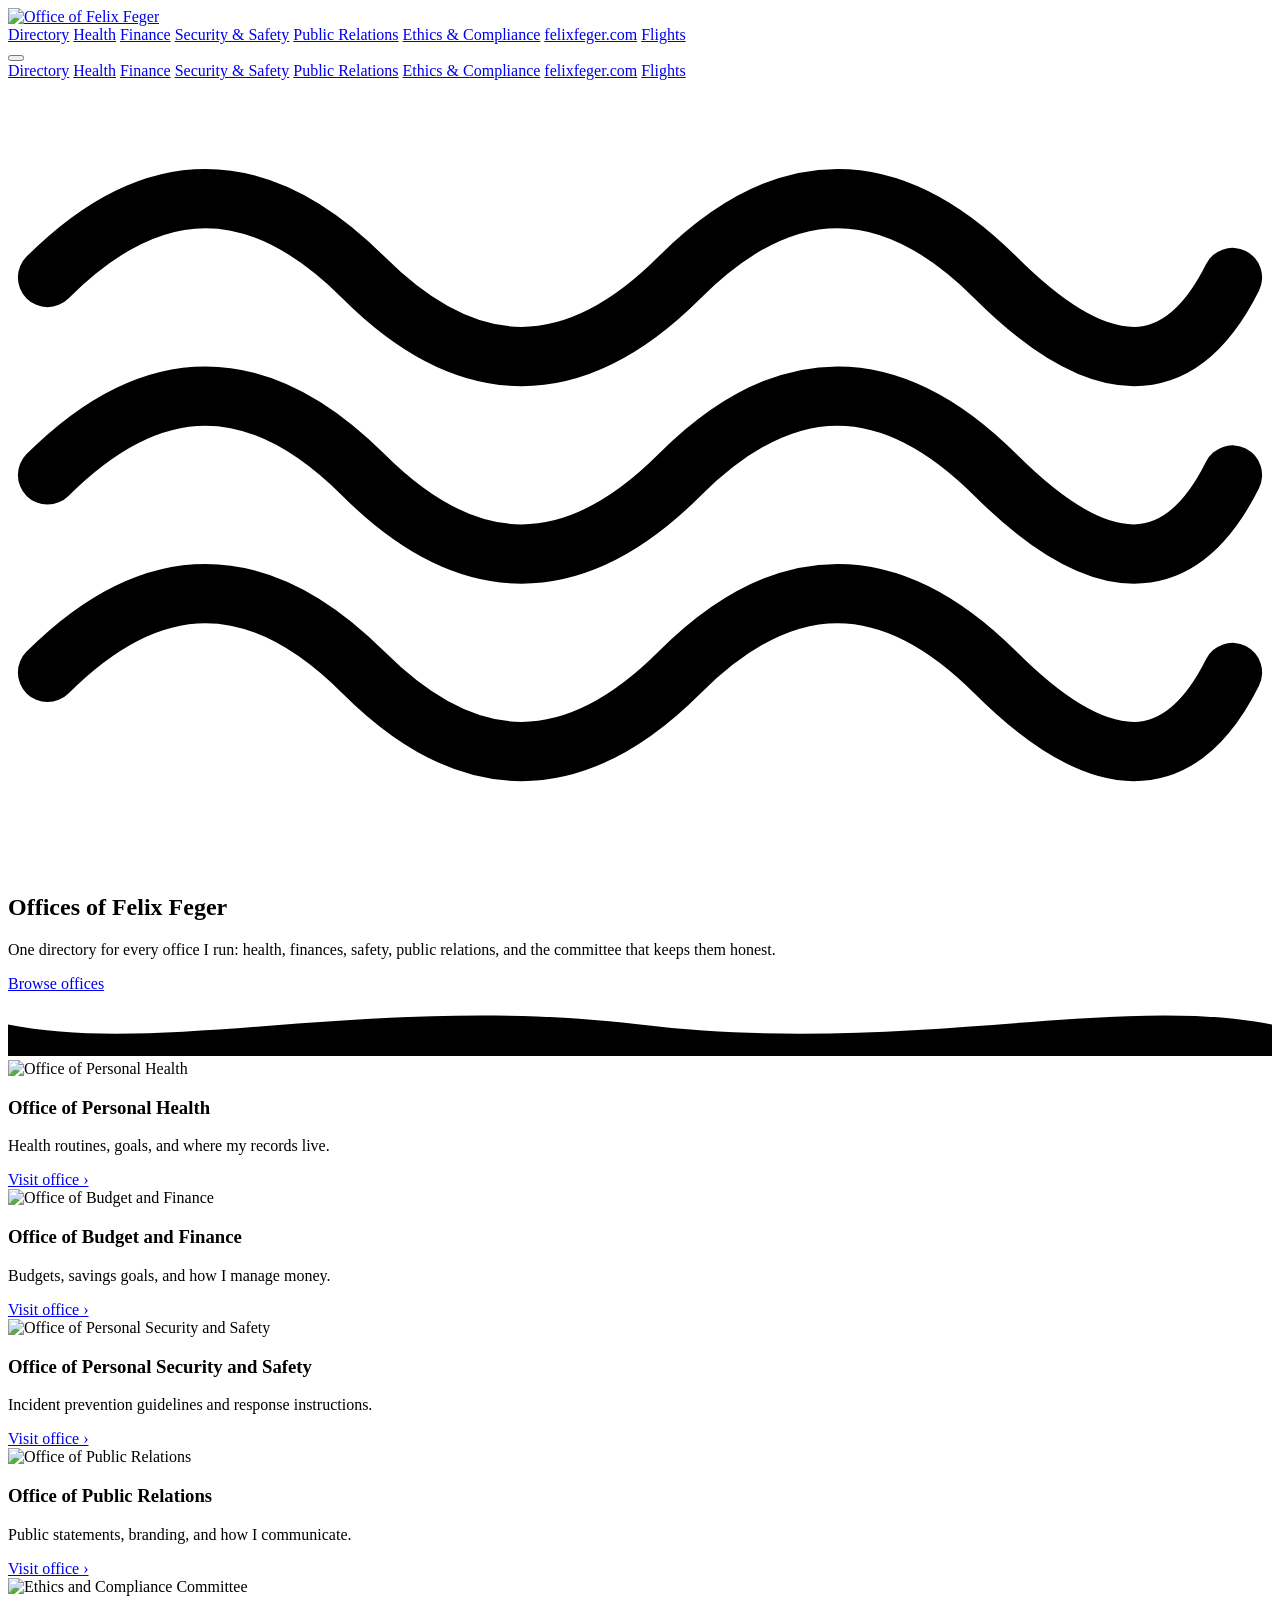
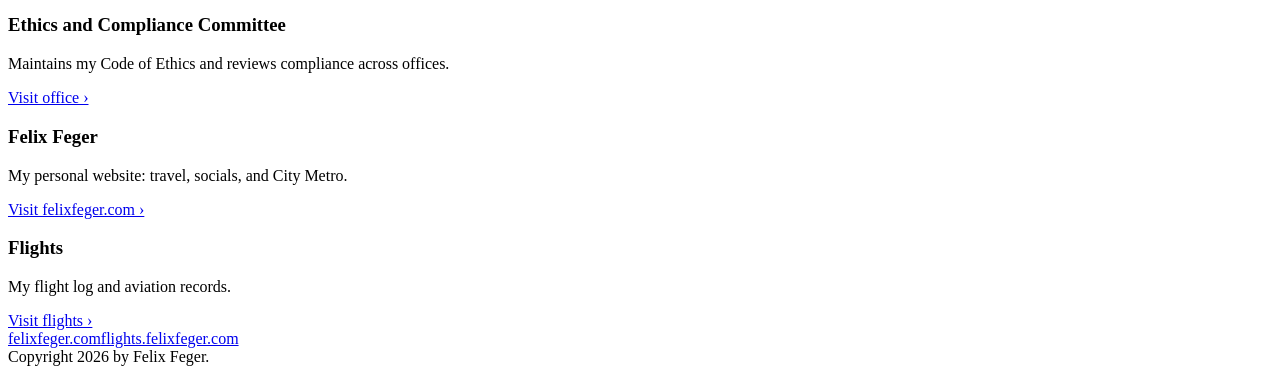
==== index.html @ 0042db3c "Create index.html for Felix Feger's office directory This HTML file serves as the main page for the " ====
<!DOCTYPE html>
<html lang="en">
<head>
<meta charset="UTF-8">
<meta name="viewport" content="width=device-width, initial-scale=1.0">
<title>Offices of Felix Feger</title>
<meta name="description" content="Directory of the offices of Felix Feger.">
<link rel="preconnect" href="https://fonts.googleapis.com">
<link rel="preconnect" href="https://fonts.gstatic.com" crossorigin>
<link rel="stylesheet" href="https://fonts.googleapis.com/css2?family=Quicksand:wght@400;500;600;700&display=swap">
<link rel="stylesheet" href="css/style.css">
</head>
<body>

<header class="site-header">
  <div class="wrap">
    <a href="index.html" class="brand"><img src="logo.png" alt="Office of Felix Feger" class="brand-logo"></a>
    <nav class="nav-desktop" aria-label="Primary">
      <a href="index.html" aria-current="page">Directory</a>
      <a href="health.html">Health</a>
      <a href="finance.html">Finance</a>
      <a href="security.html">Security & Safety</a>
      <a href="public-relations.html">Public Relations</a>
      <a href="ethics.html">Ethics & Compliance</a>
      <a href="https://felixfeger.com" class="ext">felixfeger.com</a>
      <a href="https://flights.felixfeger.com" class="ext">Flights</a>
    </nav>
    <button class="menu-toggle" aria-label="Open menu" aria-expanded="false"><span></span></button>
  </div>
  <nav class="nav-mobile" aria-label="Mobile">
    <a href="index.html" aria-current="page">Directory</a>
    <a href="health.html">Health</a>
    <a href="finance.html">Finance</a>
    <a href="security.html">Security & Safety</a>
    <a href="public-relations.html">Public Relations</a>
    <a href="ethics.html">Ethics & Compliance</a>
    <a href="https://felixfeger.com">felixfeger.com</a>
    <a href="https://flights.felixfeger.com">Flights</a>
  </nav>
</header>

<main>
  <section class="hero">
    <svg class="wave-icon" viewBox="0 0 64 40" fill="none" xmlns="http://www.w3.org/2000/svg" aria-hidden="true">
      <path d="M2 10 Q10 2 18 10 T34 10 T50 10 T62 10" stroke="currentColor" stroke-width="3" stroke-linecap="round"/>
      <path d="M2 20 Q10 12 18 20 T34 20 T50 20 T62 20" stroke="currentColor" stroke-width="3" stroke-linecap="round"/>
      <path d="M2 30 Q10 22 18 30 T34 30 T50 30 T62 30" stroke="currentColor" stroke-width="3" stroke-linecap="round"/>
    </svg>
    <h1>Offices of Felix Feger</h1>
    <p class="tagline">One directory for every office I run: health, finances, safety, public relations, and the committee that keeps them honest.</p>
    <a href="#offices" class="btn">Browse offices</a>
  </section>

  <svg class="wave-divider" viewBox="0 0 1200 60" preserveAspectRatio="none" aria-hidden="true">
    <path d="M0,30 C150,60 350,0 600,30 C850,60 1050,0 1200,30 L1200,60 L0,60 Z" fill="currentColor"/>
  </svg>

  <section class="quick-links" id="offices">
    <div class="wrap">
      <div class="quick-grid">
        <div class="quick-card">
          <img src="logos/health.png" alt="Office of Personal Health">
          <h3>Office of Personal Health</h3>
          <p>Health routines, goals, and where my records live.</p>
          <a href="health.html">Visit office &rsaquo;</a>
        </div>
        <div class="quick-card">
          <img src="logos/finance.png" alt="Office of Budget and Finance">
          <h3>Office of Budget and Finance</h3>
          <p>Budgets, savings goals, and how I manage money.</p>
          <a href="finance.html">Visit office &rsaquo;</a>
        </div>
        <div class="quick-card">
          <img src="logos/security.png" alt="Office of Personal Security and Safety">
          <h3>Office of Personal Security and Safety</h3>
          <p>Incident prevention guidelines and response instructions.</p>
          <a href="security.html">Visit office &rsaquo;</a>
        </div>
        <div class="quick-card">
          <img src="logos/public-relations.png" alt="Office of Public Relations">
          <h3>Office of Public Relations</h3>
          <p>Public statements, branding, and how I communicate.</p>
          <a href="public-relations.html">Visit office &rsaquo;</a>
        </div>
        <div class="quick-card">
          <img src="logos/ethics.png" alt="Ethics and Compliance Committee">
          <h3>Ethics and Compliance Committee</h3>
          <p>Maintains my Code of Ethics and reviews compliance across offices.</p>
          <a href="ethics.html">Visit office &rsaquo;</a>
        </div>
        <div class="quick-card">
          <h3>Felix Feger</h3>
          <p>My personal website: travel, socials, and City Metro.</p>
          <a href="https://felixfeger.com">Visit felixfeger.com &rsaquo;</a>
        </div>
        <div class="quick-card">
          <h3>Flights</h3>
          <p>My flight log and aviation records.</p>
          <a href="https://flights.felixfeger.com">Visit flights &rsaquo;</a>
        </div>
      </div>
    </div>
  </section>
</main>

<footer class="site-footer">
  <div class="wrap">
    <div><a href="https://felixfeger.com">felixfeger.com</a><a href="https://flights.felixfeger.com">flights.felixfeger.com</a></div>
    <div>Copyright 2026 by Felix Feger.</div>
  </div>
</footer>

<script src="js/main.js"></script>
</body>
</html>
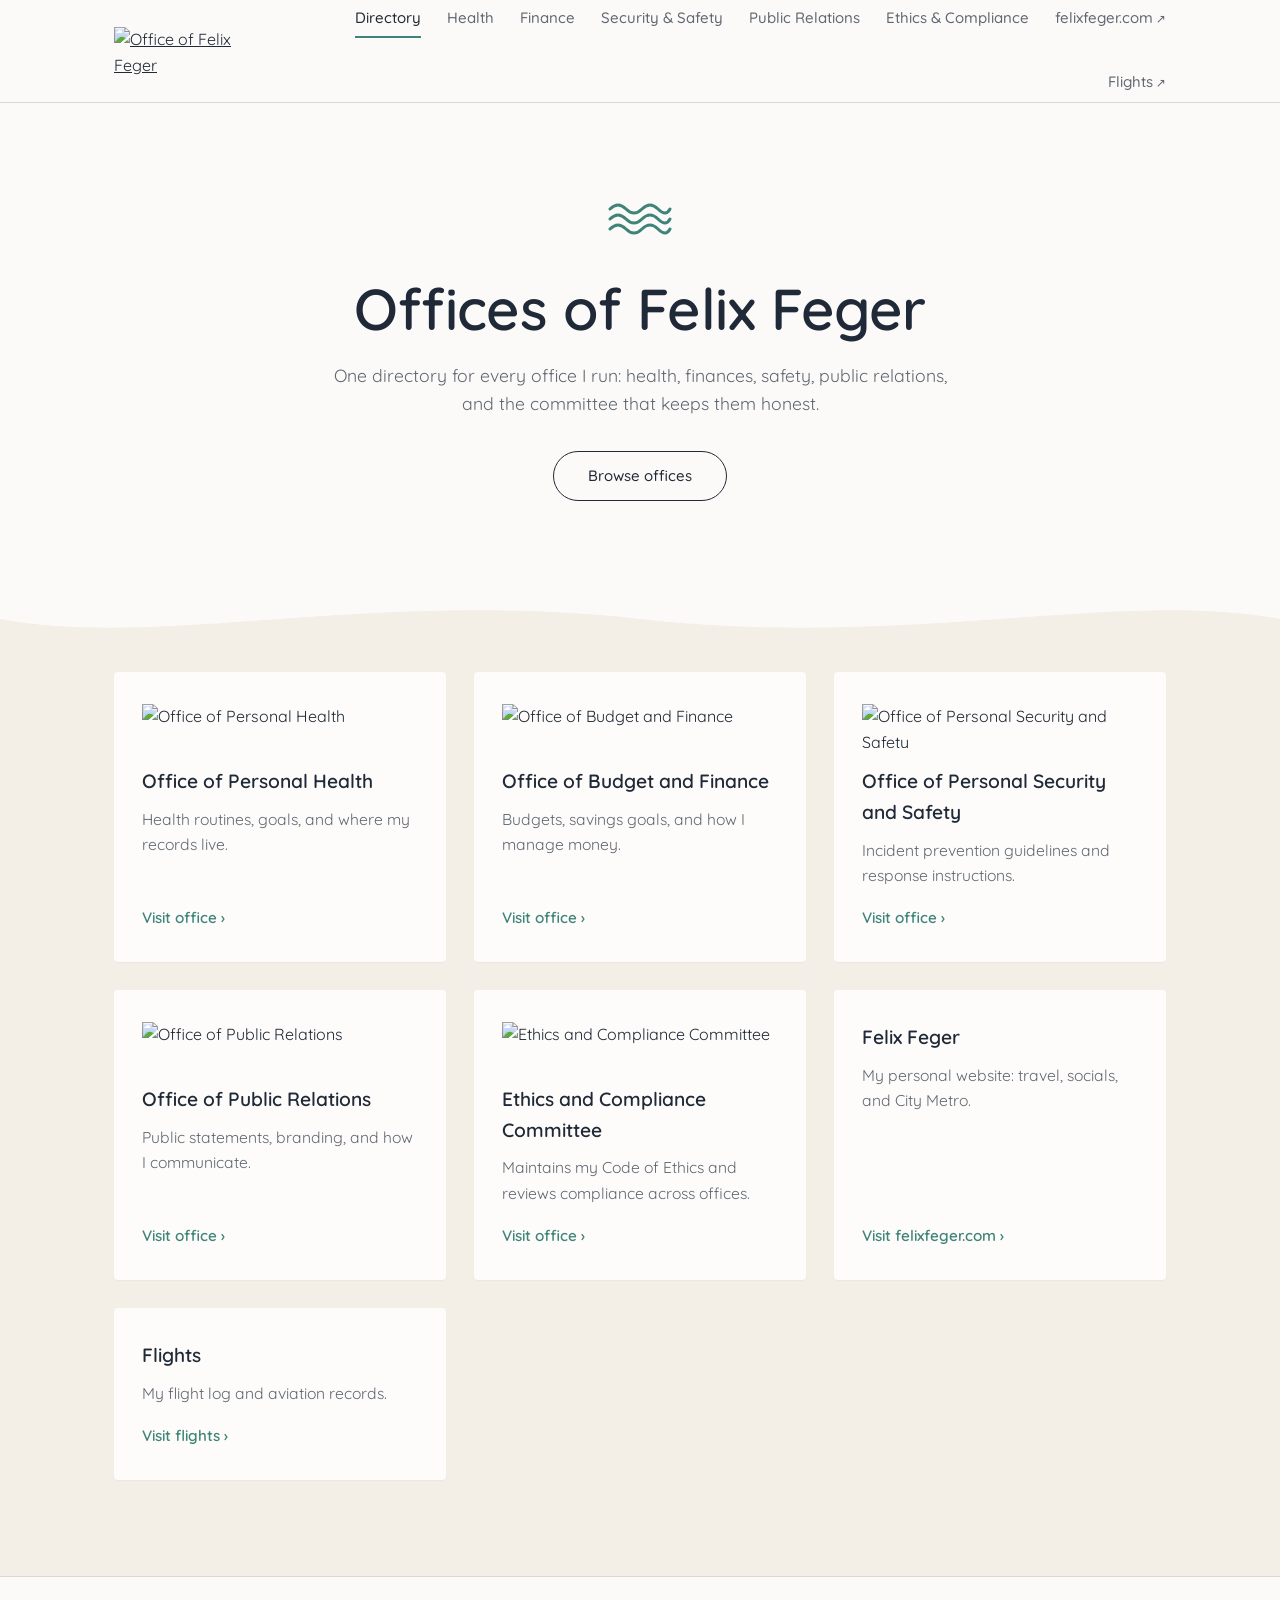
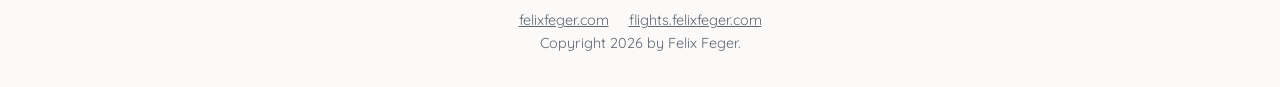
==== commit f114cd89: "Update logo source in index.html" ====
--- a/index.html
+++ b/index.html
@@ -14,7 +14,7 @@
 
 <header class="site-header">
   <div class="wrap">
-    <a href="index.html" class="brand"><img src="logo.png" alt="Office of Felix Feger" class="brand-logo"></a>
+    <a href="index.html" class="brand"><img src="https://felixfeger.com/logo.png" alt="Office of Felix Feger" class="brand-logo"></a>
     <nav class="nav-desktop" aria-label="Primary">
       <a href="index.html" aria-current="page">Directory</a>
       <a href="health.html">Health</a>
--- a/css/style.css
+++ b/css/style.css
@@ -0,0 +1,77 @@
+:root{
+  --bg:#fbfaf8; --ink:#1f2937; --muted:#5f6772; --teal:#3f8478; --sand:#f3eee6; --card:#fdfcfa; --line:#dcd8d2;
+  --font:'Quicksand','Nunito','Segoe UI',system-ui,-apple-system,sans-serif;
+}
+*{box-sizing:border-box}
+html{scroll-behavior:smooth}
+body{margin:0;font-family:var(--font);color:var(--ink);background:var(--bg);line-height:1.6;-webkit-font-smoothing:antialiased}
+a{color:inherit}
+.wrap{max-width:1100px;margin:0 auto;padding:0 24px}
+
+/* header */
+.site-header{background:var(--bg);border-bottom:1px solid var(--line);position:sticky;top:0;z-index:20}
+.site-header .wrap{display:flex;align-items:center;justify-content:space-between;min-height:76px;gap:24px}
+.brand{display:flex;align-items:center}
+.brand-logo{height:48px;width:auto;display:block}
+.nav-desktop{display:flex;gap:26px;align-items:center;flex-wrap:wrap;justify-content:flex-end}
+.nav-desktop a{text-decoration:none;font-weight:500;font-size:15px;color:var(--muted);padding:6px 0;border-bottom:2px solid transparent;transition:color .15s}
+.nav-desktop a:hover{color:var(--ink)}
+.nav-desktop a[aria-current="page"]{color:var(--ink);border-bottom-color:var(--teal)}
+.nav-desktop a.ext::after{content:" \2197";font-size:.8em}
+.menu-toggle{display:none;background:none;border:0;width:44px;height:44px;cursor:pointer;position:relative}
+.menu-toggle span,.menu-toggle span::before,.menu-toggle span::after{content:"";position:absolute;left:11px;width:22px;height:2px;background:var(--ink);transition:transform .2s,opacity .2s}
+.menu-toggle span{top:21px}
+.menu-toggle span::before{top:-7px;left:0}
+.menu-toggle span::after{top:7px;left:0}
+.menu-toggle[aria-expanded="true"] span{background:transparent}
+.menu-toggle[aria-expanded="true"] span::before{transform:translateY(7px) rotate(45deg)}
+.menu-toggle[aria-expanded="true"] span::after{transform:translateY(-7px) rotate(-45deg)}
+.nav-mobile{display:none;flex-direction:column;border-top:1px solid var(--line);background:var(--bg)}
+.nav-mobile.open{display:flex}
+.nav-mobile a{padding:14px 24px;text-decoration:none;font-weight:500;color:var(--muted);border-bottom:1px solid var(--line)}
+.nav-mobile a[aria-current="page"]{color:var(--ink);font-weight:700}
+
+/* hero */
+.hero{text-align:center;padding:96px 24px 88px;max-width:820px;margin:0 auto}
+.wave-icon{width:64px;height:40px;color:var(--teal);margin-bottom:28px}
+.hero h1{font-size:clamp(2.2rem,6vw,3.6rem);line-height:1.15;margin:0 0 20px;font-weight:600;letter-spacing:-.01em}
+.tagline{font-size:1.1rem;color:var(--muted);margin:0 auto 34px;max-width:640px}
+.btn{display:inline-block;padding:12px 34px;border:1.5px solid var(--ink);border-radius:999px;text-decoration:none;font-weight:500;font-size:15px;transition:background .15s,color .15s}
+.btn:hover{background:var(--ink);color:var(--bg)}
+.wave-divider{display:block;width:100%;height:60px;color:var(--sand);margin-bottom:-1px}
+
+/* sections */
+.quick-links{background:var(--sand);padding:24px 0 96px}
+.quick-grid{display:grid;grid-template-columns:repeat(auto-fit,minmax(260px,1fr));gap:28px}
+.quick-card{background:var(--card);padding:32px 28px;border-radius:4px;display:flex;flex-direction:column;box-shadow:0 1px 2px rgba(31,41,55,.04)}
+.quick-card img{height:44px;width:auto;align-self:flex-start;margin-bottom:18px}
+.quick-card h3{margin:0 0 10px;font-size:1.2rem;font-weight:600}
+.quick-card p{margin:0 0 18px;color:var(--muted);font-size:.98rem;flex:1}
+.quick-card a{font-weight:600;font-size:.95rem;text-decoration:none;color:var(--teal)}
+.quick-card a:hover{text-decoration:underline}
+
+.content{padding:8px 0 72px}
+.content h2{font-size:1.6rem;font-weight:600;margin:0 0 8px}
+.content .lede{color:var(--muted);margin:0 0 32px;max-width:640px}
+.panel{background:var(--card);border:1px solid var(--line);border-radius:4px;padding:28px;margin-bottom:24px}
+.panel h3{margin:0 0 10px;font-size:1.15rem;font-weight:600}
+.panel p,.panel li{color:var(--muted)}
+.panel ul{margin:0;padding-left:20px}
+.two-col{display:grid;grid-template-columns:repeat(auto-fit,minmax(300px,1fr));gap:24px}
+.two-col .panel{margin:0}
+.note{font-size:.9rem;color:var(--muted);font-style:italic}
+
+/* footer */
+.site-footer{background:var(--bg);border-top:1px solid var(--line);padding:32px 0;text-align:center;color:var(--muted);font-size:.9rem}
+.site-footer a{margin:0 10px}
+
+a:focus-visible,button:focus-visible{outline:3px solid var(--teal);outline-offset:3px;border-radius:4px}
+@media (max-width:980px){
+  .nav-desktop{display:none}
+  .menu-toggle{display:block}
+}
+@media (max-width:600px){
+  .hero{padding:64px 20px 56px}
+  .brand-logo{height:40px}
+}
+@media (prefers-reduced-motion:reduce){*{transition:none!important;scroll-behavior:auto!important}}
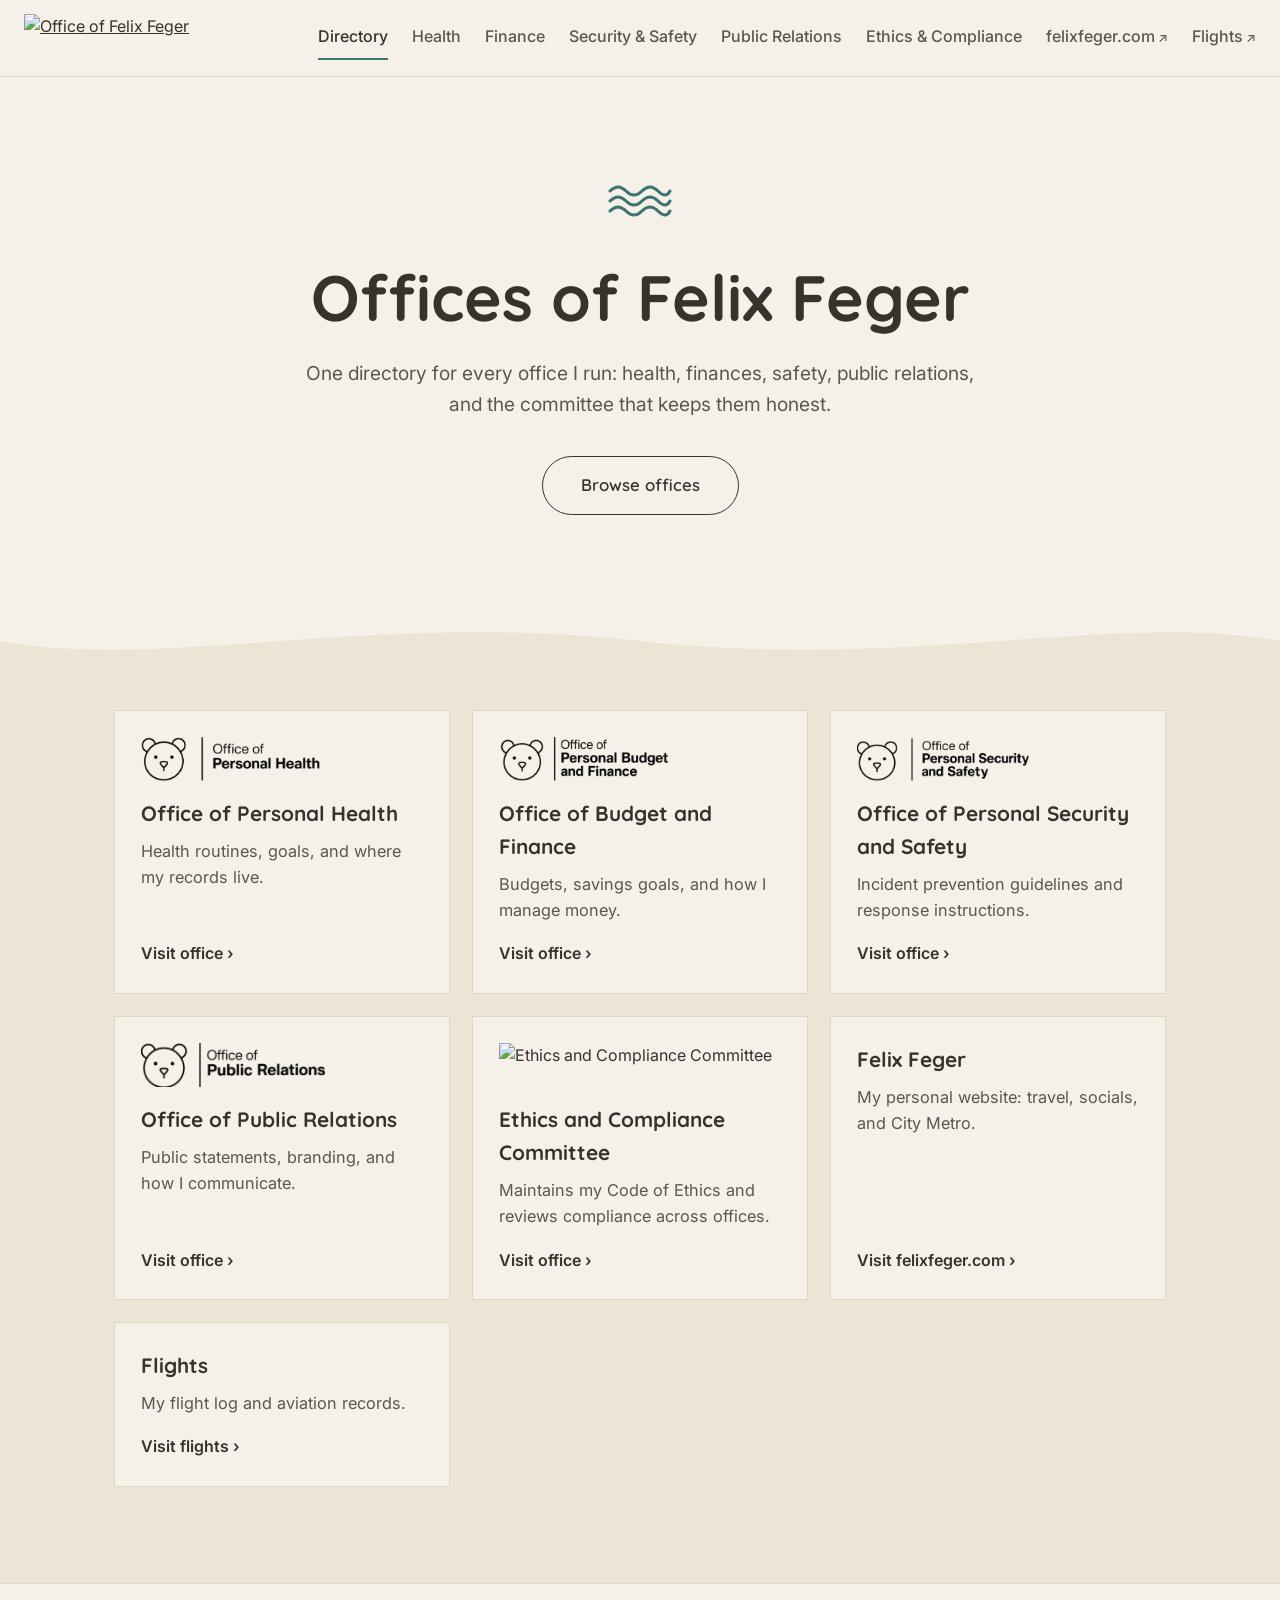
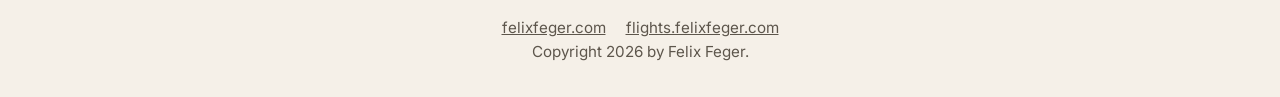
==== commit 7ca5d1fe: "Update logo source and stylesheet in index.html" ====
--- a/index.html
+++ b/index.html
@@ -7,14 +7,14 @@
 <meta name="description" content="Directory of the offices of Felix Feger.">
 <link rel="preconnect" href="https://fonts.googleapis.com">
 <link rel="preconnect" href="https://fonts.gstatic.com" crossorigin>
-<link rel="stylesheet" href="https://fonts.googleapis.com/css2?family=Quicksand:wght@400;500;600;700&display=swap">
+<link rel="stylesheet" href="https://fonts.googleapis.com/css2?family=Inter:wght@400;500;600&family=Quicksand:wght@500;600;700&display=swap">
 <link rel="stylesheet" href="css/style.css">
 </head>
 <body>
 
 <header class="site-header">
   <div class="wrap">
-    <a href="index.html" class="brand"><img src="https://felixfeger.com/logo.png" alt="Office of Felix Feger" class="brand-logo"></a>
+    <a href="index.html" class="brand"><img src="logo.png" alt="Office of Felix Feger" class="brand-logo"></a>
     <nav class="nav-desktop" aria-label="Primary">
       <a href="index.html" aria-current="page">Directory</a>
       <a href="health.html">Health</a>
--- a/css/style.css
+++ b/css/style.css
@@ -1,20 +1,21 @@
 :root{
-  --bg:#fbfaf8; --ink:#1f2937; --muted:#5f6772; --teal:#3f8478; --sand:#f3eee6; --card:#fdfcfa; --line:#dcd8d2;
-  --font:'Quicksand','Nunito','Segoe UI',system-ui,-apple-system,sans-serif;
+  --bg:#f5f0e8; --sand:#ece5d5; --ink:#37322b; --muted:#5d564c; --teal:#3d7370; --line:#dfd8c8;
+  --head:'Quicksand','Nunito','Segoe UI',system-ui,sans-serif;
+  --body:'Inter','Segoe UI',system-ui,-apple-system,sans-serif;
 }
 *{box-sizing:border-box}
 html{scroll-behavior:smooth}
-body{margin:0;font-family:var(--font);color:var(--ink);background:var(--bg);line-height:1.6;-webkit-font-smoothing:antialiased}
+body{margin:0;font-family:var(--body);color:var(--ink);background:var(--bg);line-height:1.6;-webkit-font-smoothing:antialiased}
 a{color:inherit}
 .wrap{max-width:1100px;margin:0 auto;padding:0 24px}
 
 /* header */
 .site-header{background:var(--bg);border-bottom:1px solid var(--line);position:sticky;top:0;z-index:20}
-.site-header .wrap{display:flex;align-items:center;justify-content:space-between;min-height:76px;gap:24px}
-.brand{display:flex;align-items:center}
+.site-header .wrap{max-width:1280px;display:flex;align-items:center;justify-content:space-between;min-height:76px;gap:32px}
+.brand{display:flex;align-items:center;flex-shrink:0}
 .brand-logo{height:48px;width:auto;display:block}
-.nav-desktop{display:flex;gap:26px;align-items:center;flex-wrap:wrap;justify-content:flex-end}
-.nav-desktop a{text-decoration:none;font-weight:500;font-size:15px;color:var(--muted);padding:6px 0;border-bottom:2px solid transparent;transition:color .15s}
+.nav-desktop{display:flex;gap:24px;align-items:center;flex-wrap:nowrap;justify-content:flex-end}
+.nav-desktop a{white-space:nowrap;text-decoration:none;font-weight:500;font-size:16px;color:var(--muted);padding:8px 0;border-bottom:2px solid transparent;transition:color .15s}
 .nav-desktop a:hover{color:var(--ink)}
 .nav-desktop a[aria-current="page"]{color:var(--ink);border-bottom-color:var(--teal)}
 .nav-desktop a.ext::after{content:" \2197";font-size:.8em}
@@ -32,41 +33,41 @@
 .nav-mobile a[aria-current="page"]{color:var(--ink);font-weight:700}
 
 /* hero */
-.hero{text-align:center;padding:96px 24px 88px;max-width:820px;margin:0 auto}
-.wave-icon{width:64px;height:40px;color:var(--teal);margin-bottom:28px}
-.hero h1{font-size:clamp(2.2rem,6vw,3.6rem);line-height:1.15;margin:0 0 20px;font-weight:600;letter-spacing:-.01em}
-.tagline{font-size:1.1rem;color:var(--muted);margin:0 auto 34px;max-width:640px}
-.btn{display:inline-block;padding:12px 34px;border:1.5px solid var(--ink);border-radius:999px;text-decoration:none;font-weight:500;font-size:15px;transition:background .15s,color .15s}
+.hero{text-align:center;padding:104px 24px 96px;max-width:860px;margin:0 auto}
+.wave-icon{width:64px;height:40px;color:var(--teal);margin-bottom:32px}
+.hero h1{font-family:var(--head);font-size:clamp(2.3rem,6vw,4rem);line-height:1.15;margin:0 0 24px;font-weight:700}
+.tagline{font-size:1.2rem;color:var(--muted);margin:0 auto 36px;max-width:680px}
+.btn{display:inline-block;padding:15px 38px;border:1.5px solid var(--ink);border-radius:999px;text-decoration:none;font-family:var(--head);font-weight:600;font-size:1.05rem;transition:background .15s,color .15s}
 .btn:hover{background:var(--ink);color:var(--bg)}
 .wave-divider{display:block;width:100%;height:60px;color:var(--sand);margin-bottom:-1px}
 
-/* sections */
-.quick-links{background:var(--sand);padding:24px 0 96px}
-.quick-grid{display:grid;grid-template-columns:repeat(auto-fit,minmax(260px,1fr));gap:28px}
-.quick-card{background:var(--card);padding:32px 28px;border-radius:4px;display:flex;flex-direction:column;box-shadow:0 1px 2px rgba(31,41,55,.04)}
-.quick-card img{height:44px;width:auto;align-self:flex-start;margin-bottom:18px}
-.quick-card h3{margin:0 0 10px;font-size:1.2rem;font-weight:600}
-.quick-card p{margin:0 0 18px;color:var(--muted);font-size:.98rem;flex:1}
-.quick-card a{font-weight:600;font-size:.95rem;text-decoration:none;color:var(--teal)}
+/* cards section */
+.quick-links{background:var(--sand);padding:40px 0 96px}
+.quick-grid{display:grid;grid-template-columns:repeat(auto-fit,minmax(280px,1fr));gap:22px}
+.quick-card{background:var(--bg);padding:26px;border:1px solid var(--line);display:flex;flex-direction:column}
+.quick-card img{height:44px;width:auto;align-self:flex-start;margin-bottom:16px}
+.quick-card h3{font-family:var(--head);margin:0 0 8px;font-size:1.3rem;font-weight:700}
+.quick-card p{margin:0 0 18px;color:var(--muted);font-size:1.02rem;flex:1}
+.quick-card a{font-weight:600;font-size:1rem;text-decoration:none;color:var(--ink)}
 .quick-card a:hover{text-decoration:underline}
 
-.content{padding:8px 0 72px}
-.content h2{font-size:1.6rem;font-weight:600;margin:0 0 8px}
-.content .lede{color:var(--muted);margin:0 0 32px;max-width:640px}
-.panel{background:var(--card);border:1px solid var(--line);border-radius:4px;padding:28px;margin-bottom:24px}
-.panel h3{margin:0 0 10px;font-size:1.15rem;font-weight:600}
-.panel p,.panel li{color:var(--muted)}
+/* office pages */
+.content{padding-top:0}
+.panel{background:var(--bg);border:1px solid var(--line);padding:26px;margin-bottom:22px}
+.panel h3{font-family:var(--head);margin:0 0 8px;font-size:1.3rem;font-weight:700}
+.panel p,.panel li{color:var(--muted);font-size:1.02rem}
+.panel p{margin:0}
 .panel ul{margin:0;padding-left:20px}
-.two-col{display:grid;grid-template-columns:repeat(auto-fit,minmax(300px,1fr));gap:24px}
+.two-col{display:grid;grid-template-columns:repeat(auto-fit,minmax(300px,1fr));gap:22px}
 .two-col .panel{margin:0}
-.note{font-size:.9rem;color:var(--muted);font-style:italic}
+.note{font-size:.9rem;color:var(--muted);font-style:italic;margin:22px 0 0}
 
 /* footer */
-.site-footer{background:var(--bg);border-top:1px solid var(--line);padding:32px 0;text-align:center;color:var(--muted);font-size:.9rem}
+.site-footer{background:var(--bg);border-top:1px solid var(--line);padding:32px 0;text-align:center;color:var(--muted);font-size:.95rem}
 .site-footer a{margin:0 10px}
 
 a:focus-visible,button:focus-visible{outline:3px solid var(--teal);outline-offset:3px;border-radius:4px}
-@media (max-width:980px){
+@media (max-width:1140px){
   .nav-desktop{display:none}
   .menu-toggle{display:block}
 }
